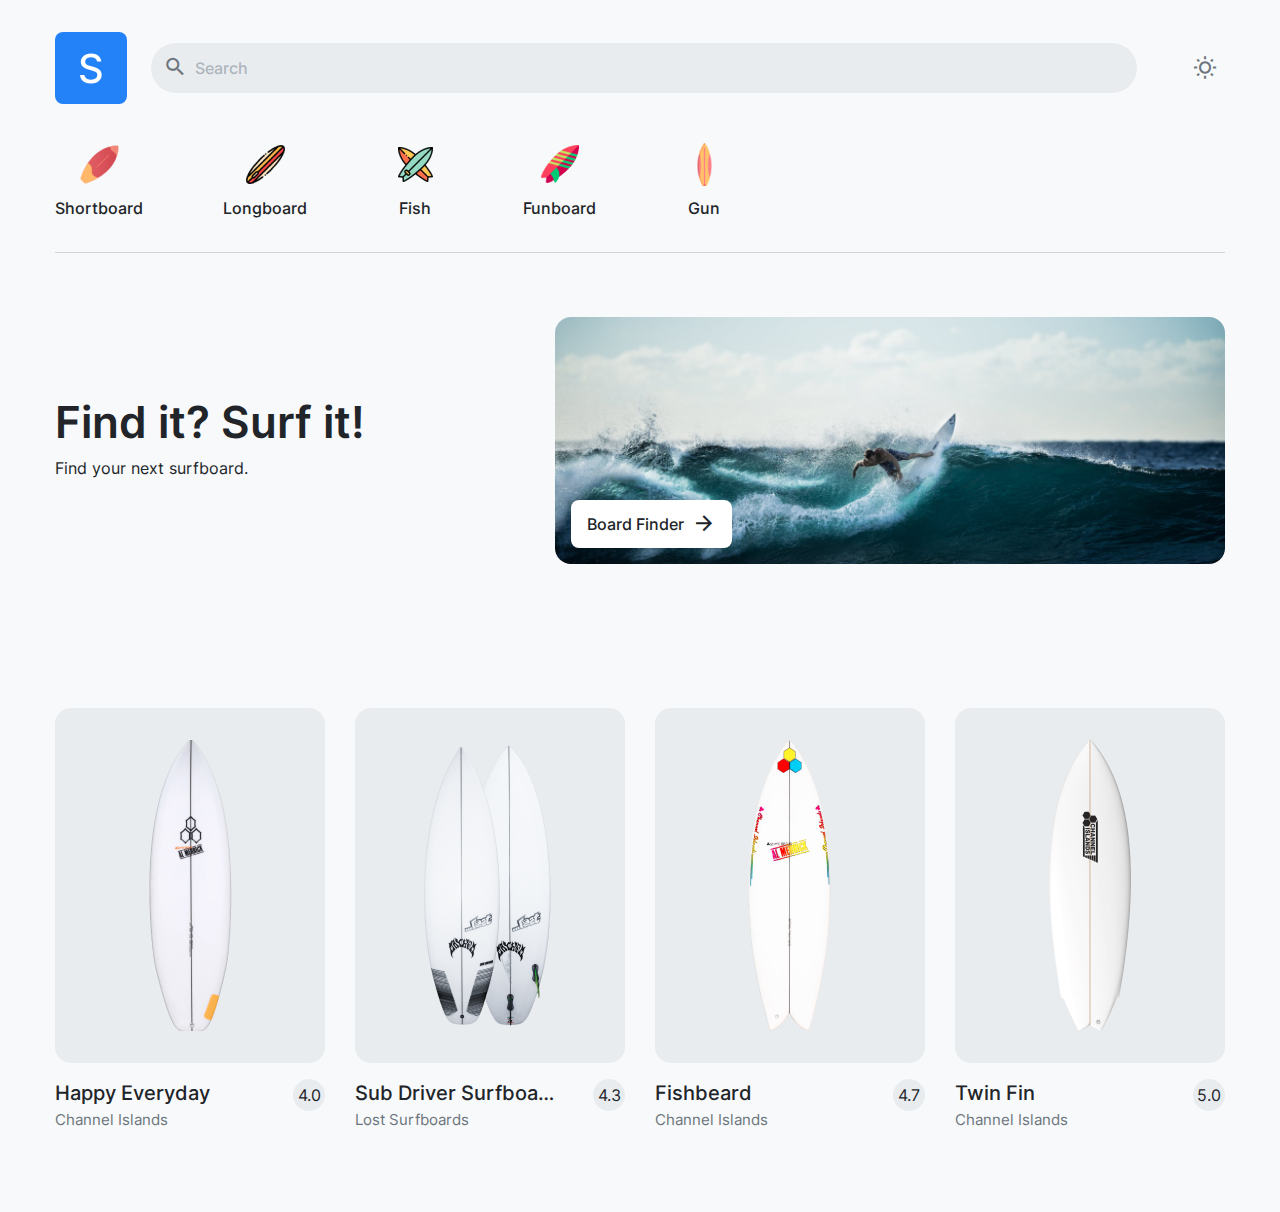
==== index.html @ 2e095a58 "finished UI(html/css) for index.html" ====
<!DOCTYPE html>
<html lang="en">
<head>
    <meta charset="UTF-8">
    <meta name="viewport" content="width=device-width, initial-scale=1.0">
    <title>Surfboards | Search</title>

    <link rel="stylesheet" href="css/style.css">
</head>
<body>
    <header>
        <div class="container">
            <nav class="nav">
                <a class="nav-logo" href="/index.html">
                    <img class="logo" src="/assets/images/logo.svg" alt="Surfboards home">
                </a>
                <div class="nav-tools">
                    <form class="search-bar" action="#" role="search">
                        <button class="search-btn">
                            <span class="icon-search icon-md"></span>
                        </button>
                        <label for="search-input" hidden>Search</label>
                        <input id="search-input" type="text" autocomplete="off" placeholder="Search">
                    </form>
                    <button class="btn-icon">
                        <span class="icon-light-mode icon-md"></span>
                    </button>
                </div>
            </nav>
        </div>
    </header>
    <main>
        <section id="categories">
            <div class="container">
                <ul class="category-list">
                    <li>
                        <a class="category-ref" href="#">
                            <div class="category">
                                <div class="category-icon-wrapper">
                                    <img src="/assets/images/shortboard.png" alt="" aria-hidden="true">
                                </div>
                                <span class="category-label">Shortboard</span>
                            </div>
                        </a>
                    </li>
                    <li>
                        <a class="category-ref" href="#">
                            <div class="category">
                                <div class="category-icon-wrapper">
                                    <img src="/assets/images/longboard.png" alt="" aria-hidden="true">
                                </div>
                                <span class="category-label">Longboard</span>
                            </div>
                        </a>
                    </li>
                    <li>
                        <a class="category-ref" href="#">
                            <div class="category">
                                <div class="category-icon-wrapper">
                                    <img src="/assets/images/fish.png" alt="" aria-hidden="true">
                                </div>
                                <span class="category-label">Fish</span>
                            </div>
                        </a>
                    </li>
                    <li>
                        <a class="category-ref" href="#">
                            <div class="category">
                                <div class="category-icon-wrapper">
                                    <img src="/assets/images/funboard.png" alt="" aria-hidden="true">
                                </div>
                                <span class="category-label">Funboard</span>
                            </div>
                        </a>
                    </li>
                    <li class="category">
                        <a class="category-ref" href="#">
                            <div class="category">
                                <div class="category-icon-wrapper">
                                    <img src="/assets/images/gun.png" alt="" aria-hidden="true">
                                </div>
                                <span class="category-label">Gun</span>
                            </div>
                        </a>
                    </li>
                </ul>
            </div>
        </section>
        <section class="u-pb-64">
            <div class="container">
                <div class="row u-space-btwn u-align-center">
                    <div class="col-4">
                        <h1 class="h1 u-m-b12">Find it? Surf it!</h1>
                        <p>Find your next surfboard.</p>
                    </div>
                    <div class="col-7">
                        <div class="card-img">
                            <img src="/assets/images/board-finder-img.jpg" alt="">
                            <a href="#" class="btn is-neutral">
                                <span>Board Finder</span>
                                <span class="icon-arrow-right icon-md"></span>
                            </a>
                        </div>
                    </div>
                </div>
            </div>
        </section>
        <section id="gallery">
        <div class="container">
            <ul id="gallery-items" class="grid-4-col">
                <li>
                    <a href="#">
                        <article class="gallery-item">
                            <div class="gallery-item-thumbnail">
                                <img src="/assets/images/happy-everday.png"
                                     alt="Happy Everyday">
                            </div>
                            <div class="gallery-item-text">
                                <div>
                                    <h3 class="gallery-item-title">Happy Everyday</h3>
                                    <span class="gallery-item-meta">Channel Islands</span>
                                </div>
                                <span class="reviews">4.0</span>
                            </div>
                        </article>
                    </a>
                </li>
                <li>
                    <a href="#">
                        <article class="gallery-item">
                            <div class="gallery-item-thumbnail">
                                <img src="/assets/images/sub-driver.png"
                                     alt="Sub Driver">
                            </div>
                            <div class="gallery-item-text">
                                <div>
                                    <h3 class="gallery-item-title">Sub Driver Surfboard 5'7" Brand New</h3>
                                    <span class="gallery-item-meta">Lost Surfboards</span>
                                </div>
                                <span class="reviews">4.3</span>
                            </div>
                        </article>
                    </a>
                </li>
                <li>
                    <a href="#">
                        <article class="gallery-item">
                            <div class="gallery-item-thumbnail">
                                <img src="/assets/images/fishbeard.png"
                                     alt="Fishbeard">
                            </div>
                            <div class="gallery-item-text">
                                <div>
                                    <h3 class="gallery-item-title">Fishbeard</h3>
                                    <span class="gallery-item-meta">Channel Islands</span>
                                </div>
                                <span class="reviews">4.7</span>
                            </div>
                        </article>
                    </a>
                </li>
                <li>
                    <a href="#">
                        <article class="gallery-item">
                            <div class="gallery-item-thumbnail">
                                <img src="/assets/images/twin-fin.png"
                                     alt="Twin Fin">
                            </div>
                            <div class="gallery-item-text">
                                <div>
                                    <h3 class="gallery-item-title">Twin Fin</h3>
                                    <span class="gallery-item-meta">Channel Islands</span>
                                </div>
                                <span class="reviews">5.0</span>
                            </div>
                        </article>
                    </a>
                </li>
            </ul>
        </div>
        </section>
    </main>
    
</body>
</html>
---- css/style.css ----
@charset "UTF-8";
/*! normalize.css v8.0.1 | MIT License | github.com/necolas/normalize.css */
/* Document
   ========================================================================== */
/**
 * 1. Correct the line height in all browsers.
 * 2. Prevent adjustments of font size after orientation changes in iOS.
 */
html {
  line-height: 1.15; /* 1 */
  -webkit-text-size-adjust: 100%; /* 2 */
}

/* Sections
   ========================================================================== */
/**
 * Remove the margin in all browsers.
 */
body {
  margin: 0;
}

/**
 * Render the `main` element consistently in IE.
 */
main {
  display: block;
}

/**
 * Correct the font size and margin on `h1` elements within `section` and
 * `article` contexts in Chrome, Firefox, and Safari.
 */
/* Grouping content
   ========================================================================== */
/**
 * 1. Add the correct box sizing in Firefox.
 * 2. Show the overflow in Edge and IE.
 */
hr {
  box-sizing: content-box; /* 1 */
  height: 0; /* 1 */
  overflow: visible; /* 2 */
}

/**
 * 1. Correct the inheritance and scaling of font size in all browsers.
 * 2. Correct the odd `em` font sizing in all browsers.
 */
pre {
  font-family: monospace, monospace; /* 1 */
  font-size: 1em; /* 2 */
}

/* Text-level semantics
   ========================================================================== */
/**
 * Remove the gray background on active links in IE 10.
 */
a {
  background-color: transparent;
}

/**
 * 1. Remove the bottom border in Chrome 57-
 * 2. Add the correct text decoration in Chrome, Edge, IE, Opera, and Safari.
 */
abbr[title] {
  border-bottom: none; /* 1 */
  text-decoration: underline; /* 2 */
  -webkit-text-decoration: underline dotted;
          text-decoration: underline dotted; /* 2 */
}

/**
 * Add the correct font weight in Chrome, Edge, and Safari.
 */
b,
strong {
  font-weight: bolder;
}

/**
 * 1. Correct the inheritance and scaling of font size in all browsers.
 * 2. Correct the odd `em` font sizing in all browsers.
 */
code,
kbd,
samp {
  font-family: monospace, monospace; /* 1 */
  font-size: 1em; /* 2 */
}

/**
 * Add the correct font size in all browsers.
 */
small {
  font-size: 80%;
}

/**
 * Prevent `sub` and `sup` elements from affecting the line height in
 * all browsers.
 */
sub,
sup {
  font-size: 75%;
  line-height: 0;
  position: relative;
  vertical-align: baseline;
}

sub {
  bottom: -0.25em;
}

sup {
  top: -0.5em;
}

/* Embedded content
   ========================================================================== */
/**
 * Remove the border on images inside links in IE 10.
 */
img {
  border-style: none;
}

/* Forms
   ========================================================================== */
/**
 * 1. Change the font styles in all browsers.
 * 2. Remove the margin in Firefox and Safari.
 */
button,
input,
optgroup,
select,
textarea {
  font-family: inherit; /* 1 */
  font-size: 100%; /* 1 */
  line-height: 1.15; /* 1 */
  margin: 0; /* 2 */
}

/**
 * Show the overflow in IE.
 * 1. Show the overflow in Edge.
 */
button,
input { /* 1 */
  overflow: visible;
}

/**
 * Remove the inheritance of text transform in Edge, Firefox, and IE.
 * 1. Remove the inheritance of text transform in Firefox.
 */
button,
select { /* 1 */
  text-transform: none;
}

/**
 * Correct the inability to style clickable types in iOS and Safari.
 */
button,
[type=button],
[type=reset],
[type=submit] {
  -webkit-appearance: button;
  -moz-appearance: button;
       appearance: button;
}

/**
 * Remove the inner border and padding in Firefox.
 */
button::-moz-focus-inner,
[type=button]::-moz-focus-inner,
[type=reset]::-moz-focus-inner,
[type=submit]::-moz-focus-inner {
  border-style: none;
  padding: 0;
}

/**
 * Restore the focus styles unset by the previous rule.
 */
button:-moz-focusring,
[type=button]:-moz-focusring,
[type=reset]:-moz-focusring,
[type=submit]:-moz-focusring {
  outline: 1px dotted ButtonText;
}

/**
 * Correct the padding in Firefox.
 */
fieldset {
  padding: 0.35em 0.75em 0.625em;
}

/**
 * 1. Correct the text wrapping in Edge and IE.
 * 2. Correct the color inheritance from `fieldset` elements in IE.
 * 3. Remove the padding so developers are not caught out when they zero out
 *    `fieldset` elements in all browsers.
 */
legend {
  box-sizing: border-box; /* 1 */
  color: inherit; /* 2 */
  display: table; /* 1 */
  max-width: 100%; /* 1 */
  padding: 0; /* 3 */
  white-space: normal; /* 1 */
}

/**
 * Add the correct vertical alignment in Chrome, Firefox, and Opera.
 */
progress {
  vertical-align: baseline;
}

/**
 * Remove the default vertical scrollbar in IE 10+.
 */
textarea {
  overflow: auto;
}

/**
 * 1. Add the correct box sizing in IE 10.
 * 2. Remove the padding in IE 10.
 */
[type=checkbox],
[type=radio] {
  box-sizing: border-box; /* 1 */
  padding: 0; /* 2 */
}

/**
 * Correct the cursor style of increment and decrement buttons in Chrome.
 */
[type=number]::-webkit-inner-spin-button,
[type=number]::-webkit-outer-spin-button {
  height: auto;
}

/**
 * 1. Correct the odd appearance in Chrome and Safari.
 * 2. Correct the outline style in Safari.
 */
[type=search] {
  -webkit-appearance: textfield; /* 1 */
  -moz-appearance: textfield;
       appearance: textfield; /* 1 */
  outline-offset: -2px; /* 2 */
}

/**
 * Remove the inner padding in Chrome and Safari on macOS.
 */
[type=search]::-webkit-search-decoration {
  -webkit-appearance: none;
  appearance: none;
}

/**
 * 1. Correct the inability to style clickable types in iOS and Safari.
 * 2. Change font properties to `inherit` in Safari.
 */
::-webkit-file-upload-button {
  -webkit-appearance: button; /* 1 */
  appearance: button; /* 1 */
  font: inherit; /* 2 */
}

/* Interactive
   ========================================================================== */
/*
 * Add the correct display in Edge, IE 10+, and Firefox.
 */
details {
  display: block;
}

/*
 * Add the correct display in all browsers.
 */
summary {
  display: list-item;
}

/* Misc
   ========================================================================== */
/**
 * Add the correct display in IE 10+.
 */
template {
  display: none;
}

/**
 * Add the correct display in IE 10.
 */
[hidden] {
  display: none;
}

/***
    The new CSS reset - version 1.8.4 (last updated 14.2.2023)
    GitHub page: https://github.com/elad2412/the-new-css-reset
***/
/*
    Remove all the styles of the "User-Agent-Stylesheet", except for the 'display' property
    - The "symbol *" part is to solve Firefox SVG sprite bug
 */
*:where(:not(html, iframe, canvas, img, svg, video, audio):not(svg *, symbol *)) {
  all: unset;
  display: revert;
}

/* Preferred box-sizing value */
*,
*::before,
*::after {
  box-sizing: border-box;
}

/* Reapply the pointer cursor for anchor tags */
a, button {
  cursor: revert;
}

/* Remove list styles (bullets/numbers) */
ol, ul, menu {
  list-style: none;
}

/* For images to not be able to exceed their container */
img {
  max-inline-size: 100%;
  max-block-size: 100%;
}

/* removes spacing between cells in tables */
table {
  border-collapse: collapse;
}

/* Safari - solving issue when using user-select:none on the <body> text input doesn't working */
input, textarea {
  -webkit-user-select: auto;
  -moz-user-select: auto;
       user-select: auto;
}

/* revert the 'white-space' property for textarea elements on Safari */
textarea {
  white-space: revert;
}

/* minimum style to allow to style meter element */
meter {
  -webkit-appearance: revert;
  -moz-appearance: revert;
       appearance: revert;
}

/* preformatted text - use only for this feature */
:where(pre) {
  all: revert;
}

/* reset default text opacity of input placeholder */
::-moz-placeholder {
  color: unset;
}
::placeholder {
  color: unset;
}

/* remove default dot (•) sign */
::marker {
  content: initial;
}

/* fix the feature of 'hidden' attribute.
   display:revert; revert to element instead of attribute */
:where([hidden]) {
  display: none;
}

/* revert for bug in Chromium browsers
   - fix for the content editable attribute will work properly.
   - webkit-user-select: auto; added for Safari in case of using user-select:none on wrapper element*/
:where([contenteditable]:not([contenteditable=false])) {
  -moz-user-modify: read-write;
  -webkit-user-modify: read-write;
  overflow-wrap: break-word;
  -webkit-line-break: after-white-space;
  line-break: after-white-space;
  -webkit-user-select: auto;
  -moz-user-select: auto;
       user-select: auto;
}

/* apply back the draggable feature - exist only in Chromium and Safari */
:where([draggable=true]) {
  -webkit-user-drag: element;
}

/* Revert Modal native behavior */
:where(dialog:modal) {
  all: revert;
}

/* Primary Font */
@font-face {
  font-family: "Inter";
  src: url("/assets/fonts/Inter-VariableFont_slnt,wght.ttf");
  font-weight: 400;
}
@font-face {
  font-family: "Inter";
  src: url("/assets/fonts/Inter-VariableFont_slnt,wght.ttf");
  font-weight: 500;
}
@font-face {
  font-family: "Inter";
  src: url("/assets/fonts/Inter-VariableFont_slnt,wght.ttf");
  font-weight: 600;
}
body {
  font-family: "Inter", sans-serif;
  font-size: 1rem;
  line-height: 1.5;
  color: #212529;
  background-color: #F8F9FA;
}

h1 {
  font-size: 2.75rem;
  line-height: 1;
  font-weight: 700;
}

:root {
  --container-max-width: 100%;
  --grid-gutter: 1.875rem; /* 30px */
  --border-radius-sm: 0.5rem;
  --border-radius-md: 1rem;
  --border-radius-round: 100vw;
  /*  540px  */
  /*  720px  */
  /*  960px  */
  /*  1120px */
}

@media only screen and (min-width: 567px) and (max-width: 767.99px) {
  :root {
    --container-max-width: 33.75rem;
  }
}
@media only screen and (min-width: 768px) and (max-width: 991.99px) {
  :root {
    --container-max-width: 45rem;
  }
}
@media only screen and (min-width: 992px) and (max-width: 1168.99px) {
  :root {
    --container-max-width: 60rem;
  }
}
@media only screen and (min-width: 1170px) {
  :root {
    --container-max-width: 75rem;
  }
}
header {
  padding-block: 2rem;
}

input {
  inline-size: 100%;
  padding-block: 1rem;
}

input::-moz-placeholder {
  font-size: 1rem;
  font-weight: 500;
  color: #ADB5BD;
}

input::placeholder {
  font-size: 1rem;
  font-weight: 500;
  color: #ADB5BD;
}

button {
  cursor: pointer;
}

img {
  aspect-ratio: attr(width)/attr(height);
  max-inline-size: 100%;
  display: block;
}

@font-face {
  font-family: "icomoon";
  src: url("/assets/vendors/icomoon/fonts/icomoon.eot?ty9o3i");
  src: url("/assets/vendors/icomoon/fonts/icomoon.eot?ty9o3i#iefix") format("embedded-opentype"), url("/assets/vendors/icomoon/fonts/icomoon.ttf?ty9o3i") format("truetype"), url("/assets/vendors/icomoon/fonts/icomoon.woff?ty9o3i") format("woff"), url("/assets/vendors/icomoon/fonts/icomoon.svg?ty9o3i#icomoon") format("svg");
  font-weight: normal;
  font-style: normal;
  font-display: block;
}
[class^=icon-], [class*=" icon-"] {
  /* use !important to prevent issues with browser extensions that change fonts */
  font-family: "icomoon" !important;
  speak: never;
  font-style: normal;
  font-weight: normal;
  font-variant: normal;
  text-transform: none;
  line-height: 1;
  /* Better Font Rendering =========== */
  -webkit-font-smoothing: antialiased;
  -moz-osx-font-smoothing: grayscale;
}

.icon-dark-mode:before {
  content: "\e900";
  color: inherit;
}

.icon-light-mode:before {
  content: "\e901";
  color: inherit;
}

.icon-search:before {
  content: "\e902";
  color: inherit;
}

.icon-arrow-right:before {
  content: "\e903";
  color: inherit;
}

.icon-md {
  font-size: 1.5rem;
}

.row {
  display: flex;
  margin-inline: calc(var(--grid-gutter) * -0.5);
}

.row > * {
  flex-shrink: 0;
  inline-size: 100%;
  max-inline-size: 100%;
  padding-inline: calc(var(--grid-gutter) * 0.5);
}

.col-4 {
  inline-size: 33.3333333333%;
}

.col-7 {
  inline-size: 58.3333333333%;
}

.container {
  inline-size: var(--container-max-width);
  padding-inline: calc(var(--grid-gutter) * 0.5);
  margin-inline: auto;
}

#gallery {
  padding-block: 5rem;
}

.grid-4-col {
  display: grid;
  grid-template-columns: repeat(auto-fill, minmax(263px, 1fr));
  gap: var(--grid-gutter);
}

.nav-logo {
  flex-shrink: 0;
}

.nav {
  display: flex;
  gap: 1.5rem;
}

.nav-tools {
  display: flex;
  gap: 3rem;
  align-items: center;
  flex-grow: 1;
  max-inline-size: 100%;
}

.search-bar {
  background-color: #E9ECEF;
  border-radius: var(--border-radius-round);
  display: flex;
  align-items: center;
  gap: 0.5rem;
  padding-inline: 0.75rem;
  inline-size: 100%;
}

.search-btn {
  color: #6C757D;
}

.search-btn:where(:is(:hover, :focus-visible)) {
  color: #212529;
}

.category-list {
  display: flex;
  flex-wrap: wrap;
  gap: 5rem;
  padding-block-end: 2rem;
  border-block-end: 1px solid #CED4DA;
}

.category {
  display: flex;
  flex-direction: column;
  align-items: center;
  gap: 0.25rem;
}

.category-label {
  font-weight: 500;
}

.category-icon-wrapper {
  position: relative;
  display: flex;
  justify-content: center;
  align-items: center;
  inline-size: 3.5rem;
  block-size: 3.5rem;
}

.category-icon-wrapper::before {
  content: "";
  position: absolute;
  display: block;
  inset: 0;
  background-color: #DEE2E6;
  z-index: -1;
  border-radius: var(--border-radius-round);
  display: none;
}

.category-ref:where(:is(:hover, :focus-visible)) .category-icon-wrapper::before {
  display: block;
}

.reviews {
  display: inline-flex;
  position: relative;
  inline-size: 2rem;
  block-size: 2rem;
  border-radius: var(--border-radius-round);
  background-color: #E9ECEF;
  z-index: -1;
  justify-content: center;
  align-items: center;
}

.gallery-item {
  cursor: pointer;
}

.gallery-item:hover .gallery-item-thumbnail,
a:focus-visible .gallery-item-thumbnail {
  outline: 2px solid #212529;
}

.gallery-item-thumbnail {
  margin-block-end: 1rem;
  background-color: #E9ECEF;
  border-radius: var(--border-radius-md);
  display: grid;
  place-content: center;
  padding: 2rem;
  max-height: 355px;
  height: 100%;
}

.gallery-item-text {
  display: flex;
  justify-content: space-between;
  align-items: flex-start;
  gap: 2rem;
}

.gallery-item-text > .reviews {
  flex-shrink: 0;
}

.gallery-item-text > div {
  white-space: nowrap;
  overflow: hidden;
  text-overflow: ellipsis;
}

.gallery-item-title {
  font-size: 1.25rem;
  line-height: 1.4;
  font-weight: 500;
  text-overflow: ellipsis;
  overflow: hidden;
}

.gallery-item:hover .gallery-item-title,
a:focus-visible .gallery-item-title {
  color: #2382F7;
}

.gallery-item-meta {
  font-size: 0.9375rem;
  line-height: 1.6;
  color: #6C757D;
}

.btn-icon {
  display: flex;
  justify-content: center;
  align-items: center;
  padding: 0.5rem;
  border-radius: var(--border-radius-sm);
  color: #6C757D;
}

.btn-icon:where(:is(:hover, :focus-visible)) {
  background-color: #E9ECEF;
  color: #212529;
}

.btn {
  display: inline-flex;
  font-weight: 500;
  gap: 0.5rem;
  border-radius: var(--border-radius-sm);
  padding: 0.75rem 1rem;
}

.btn.is-neutral {
  background-color: #fff;
}

.card {
  background-image: var(--p-card-bg-image);
  background-repeat: no-repeat;
  background-size: cover;
  background-position: center center;
  padding: 1.5rem;
  border-radius: 1rem;
}

.card-img {
  --p-card-padding: 1rem;
  position: relative;
}

.card-img > img {
  inline-size: 100%;
  -o-object-fit: cover;
     object-fit: cover;
  border-radius: var(--border-radius-md);
}

.card-img > :not(img) {
  position: absolute;
  left: var(--p-card-padding);
  bottom: var(--p-card-padding);
}

.u-pb-64 {
  padding-block: 4rem !important;
}

.u-m-b12 {
  margin-block-end: 0.75rem !important;
}

.u-flex {
  display: flex !important;
}

.u-space-btwn {
  justify-content: space-between !important;
}

.u-align-center {
  align-items: center !important;
}/*# sourceMappingURL=style.css.map */
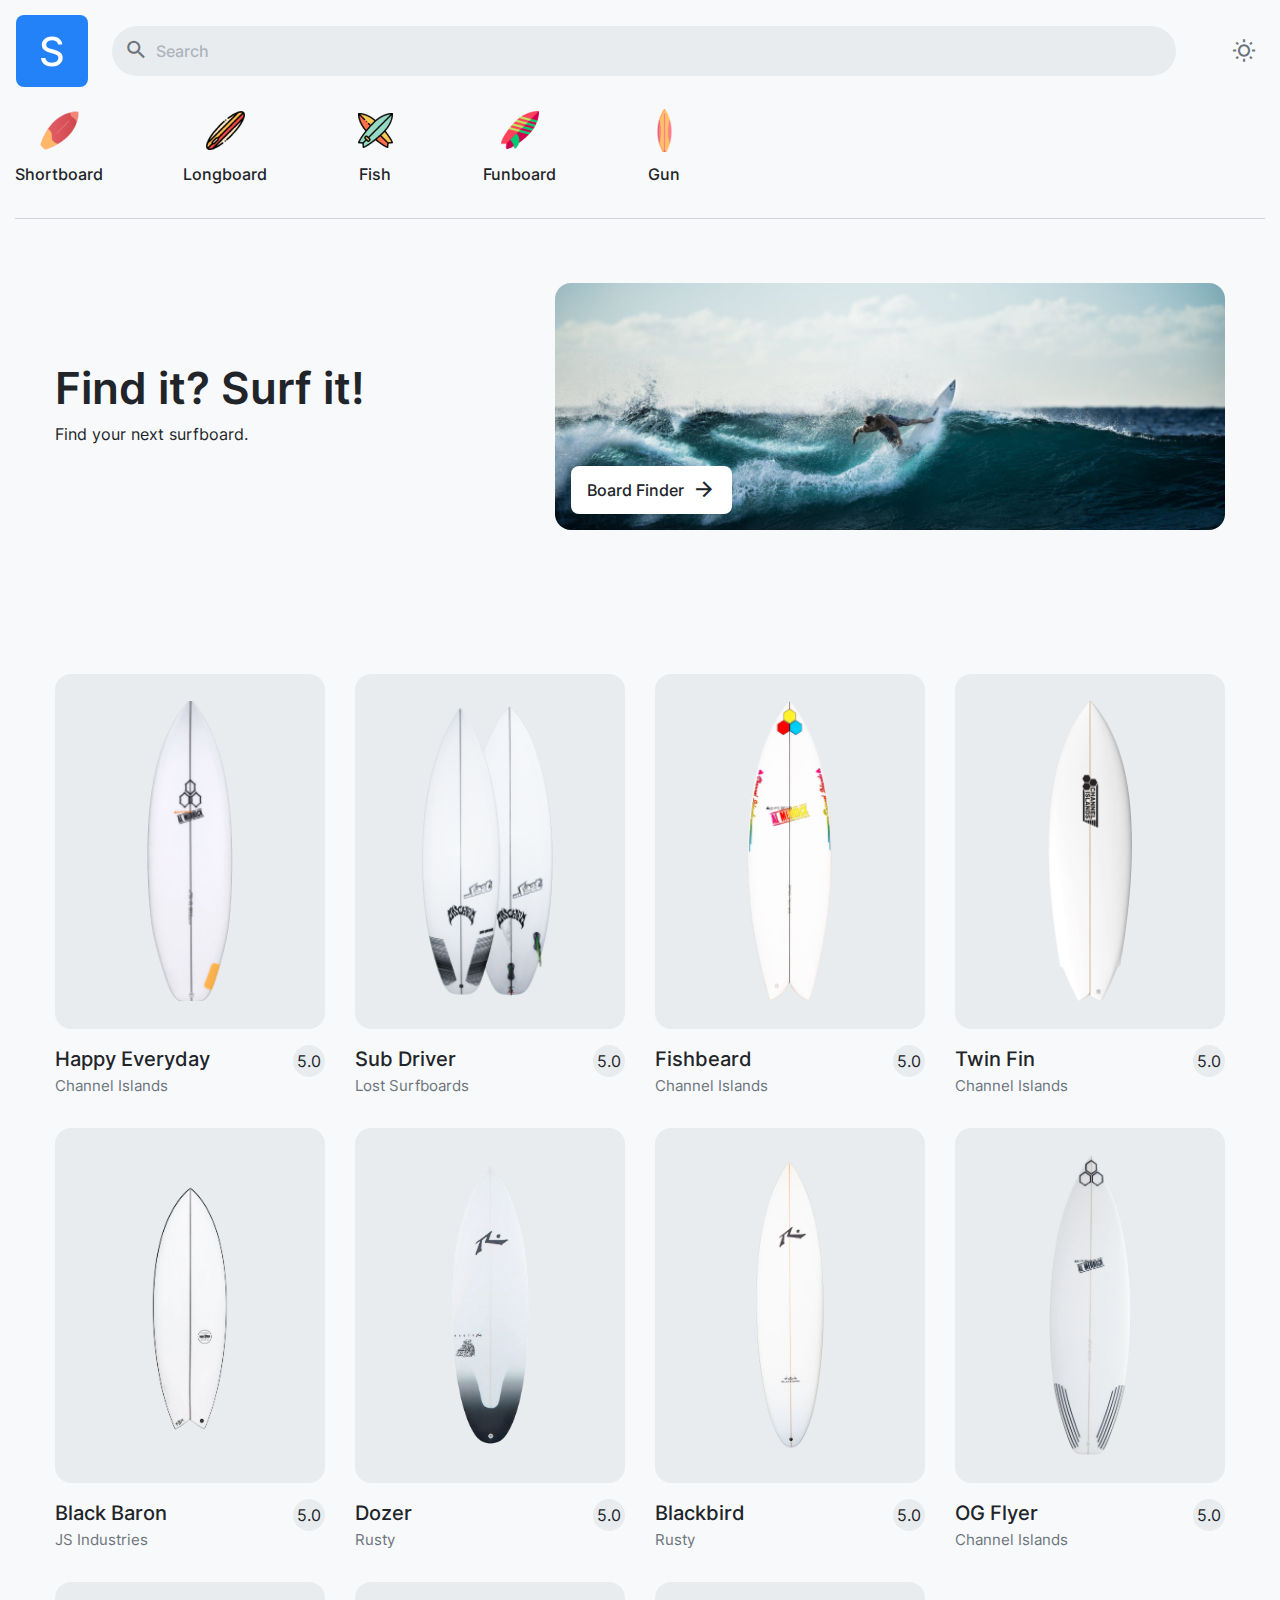
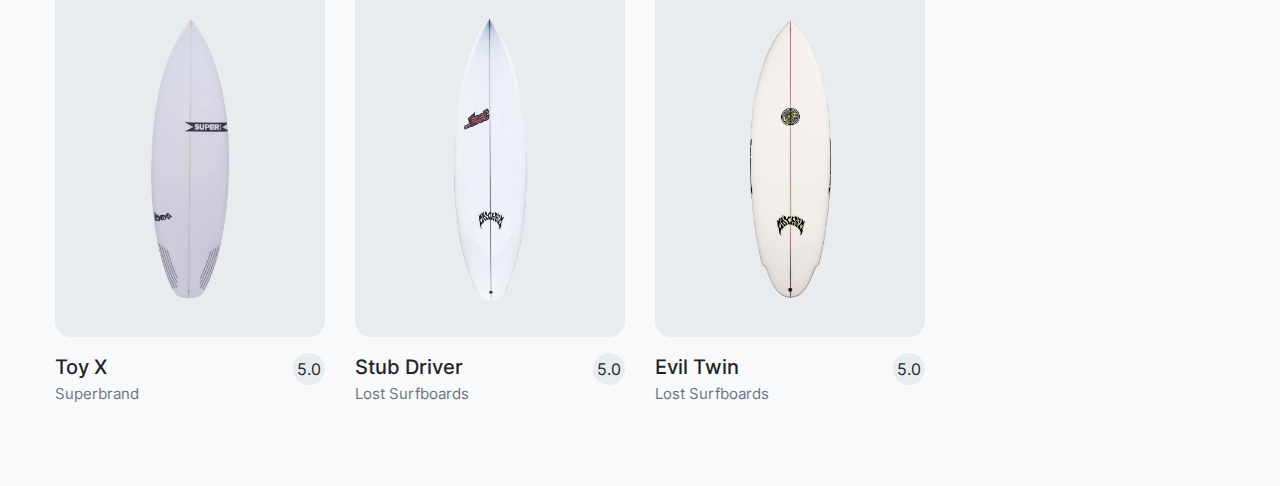
==== commit b3419803: "basic search bar feature complete" ====
--- a/index.html
+++ b/index.html
@@ -8,9 +8,8 @@
     <link rel="stylesheet" href="css/style.css">
 </head>
 <body>
-    <header>
-        <div class="container">
-            <nav class="nav">
+    <header id="main-header" data-scroll>
+        <nav class="nav">
                 <a class="nav-logo" href="/index.html">
                     <img class="logo" src="/assets/images/logo.svg" alt="Surfboards home">
                 </a>
@@ -26,13 +25,11 @@
                         <span class="icon-light-mode icon-md"></span>
                     </button>
                 </div>
-            </nav>
-        </div>
+        </nav>
     </header>
     <main>
-        <section id="categories">
-            <div class="container">
-                <ul class="category-list">
+        <section id="categories" class="u-pi-15">
+            <ul class="category-list">
                     <li>
                         <a class="category-ref" href="#">
                             <div class="category">
@@ -83,9 +80,9 @@
                             </div>
                         </a>
                     </li>
-                </ul>
-            </div>
+            </ul>
         </section>
+        
         <section class="u-pb-64">
             <div class="container">
                 <div class="row u-space-btwn u-align-center">
@@ -105,80 +102,38 @@
                 </div>
             </div>
         </section>
+
         <section id="gallery">
-        <div class="container">
-            <ul id="gallery-items" class="grid-4-col">
-                <li>
-                    <a href="#">
-                        <article class="gallery-item">
-                            <div class="gallery-item-thumbnail">
-                                <img src="/assets/images/happy-everday.png"
-                                     alt="Happy Everyday">
-                            </div>
-                            <div class="gallery-item-text">
-                                <div>
-                                    <h3 class="gallery-item-title">Happy Everyday</h3>
-                                    <span class="gallery-item-meta">Channel Islands</span>
+            <div class="container">
+                <ul id="gallery-items" class="grid-4-col" data-gallery-items>
+                
+                    
+                </ul>
+                <template data-gallery-item-template>
+                    <li>
+                        <a href="#">
+                            <article class="gallery-item">
+                                <div class="gallery-item-thumbnail">
+                                    <img class="gallery-item-img"
+                                         src="" 
+                                         alt=""
+                                         data-gallery-item-img>
                                 </div>
-                                <span class="reviews">4.0</span>
-                            </div>
-                        </article>
-                    </a>
-                </li>
-                <li>
-                    <a href="#">
-                        <article class="gallery-item">
-                            <div class="gallery-item-thumbnail">
-                                <img src="/assets/images/sub-driver.png"
-                                     alt="Sub Driver">
-                            </div>
-                            <div class="gallery-item-text">
-                                <div>
-                                    <h3 class="gallery-item-title">Sub Driver Surfboard 5'7" Brand New</h3>
-                                    <span class="gallery-item-meta">Lost Surfboards</span>
+                                <div class="gallery-item-text">
+                                    <div>
+                                        <h3 class="gallery-item-title" data-gallery-item-title></h3>
+                                        <span class="gallery-item-meta" data-gallery-item-meta></span>
+                                    </div>
+                                    <span class="reviews" data-reviews></span>
                                 </div>
-                                <span class="reviews">4.3</span>
-                            </div>
-                        </article>
-                    </a>
-                </li>
-                <li>
-                    <a href="#">
-                        <article class="gallery-item">
-                            <div class="gallery-item-thumbnail">
-                                <img src="/assets/images/fishbeard.png"
-                                     alt="Fishbeard">
-                            </div>
-                            <div class="gallery-item-text">
-                                <div>
-                                    <h3 class="gallery-item-title">Fishbeard</h3>
-                                    <span class="gallery-item-meta">Channel Islands</span>
-                                </div>
-                                <span class="reviews">4.7</span>
-                            </div>
-                        </article>
-                    </a>
-                </li>
-                <li>
-                    <a href="#">
-                        <article class="gallery-item">
-                            <div class="gallery-item-thumbnail">
-                                <img src="/assets/images/twin-fin.png"
-                                     alt="Twin Fin">
-                            </div>
-                            <div class="gallery-item-text">
-                                <div>
-                                    <h3 class="gallery-item-title">Twin Fin</h3>
-                                    <span class="gallery-item-meta">Channel Islands</span>
-                                </div>
-                                <span class="reviews">5.0</span>
-                            </div>
-                        </article>
-                    </a>
-                </li>
-            </ul>
-        </div>
+                            </article>
+                        </a>
+                    </li>
+                </template>
+            </div>
         </section>
+
+        <script src="js/index.js"></script>
     </main>
     
 </body>
--- a/css/style.css
+++ b/css/style.css
@@ -480,10 +480,6 @@
     --container-max-width: 75rem;
   }
 }
-header {
-  padding-block: 2rem;
-}
-
 input {
   inline-size: 100%;
   padding-block: 1rem;
@@ -593,6 +589,20 @@
   gap: var(--grid-gutter);
 }
 
+#main-header {
+  background-color: #F8F9FA;
+  z-index: 1;
+  position: sticky;
+  top: 0;
+}
+
+#main-header[data-scroll=true] {
+  --p-header-box-shadow: hsla(210, 11%, 15%, 0.1);
+  box-shadow: 1px 2px 4px 0px var(--p-header-box-shadow);
+  -webkit-box-shadow: 1px 2px 4px 0px var(--p-header-box-shadow);
+  -moz-box-shadow: 1px 2px 4px 0px var(--p-header-box-shadow);
+}
+
 .nav-logo {
   flex-shrink: 0;
 }
@@ -600,6 +610,7 @@
 .nav {
   display: flex;
   gap: 1.5rem;
+  padding: 0.9375rem 1rem;
 }
 
 .nav-tools {
@@ -703,6 +714,12 @@
   height: 100%;
 }
 
+.gallery-item-img {
+  block-size: 300px;
+  -o-object-fit: cover;
+     object-fit: cover;
+}
+
 .gallery-item-text {
   display: flex;
   justify-content: space-between;
@@ -792,6 +809,10 @@
   bottom: var(--p-card-padding);
 }
 
+.u-pb-16 {
+  padding-block: 1rem !important;
+}
+
 .u-pb-64 {
   padding-block: 4rem !important;
 }
@@ -800,6 +821,10 @@
   margin-block-end: 0.75rem !important;
 }
 
+.u-pi-15 {
+  margin-inline: 0.9375rem !important;
+}
+
 .u-flex {
   display: flex !important;
 }
@@ -810,4 +835,8 @@
 
 .u-align-center {
   align-items: center !important;
+}
+
+.u-hidden {
+  display: none !important;
 }/*# sourceMappingURL=style.css.map */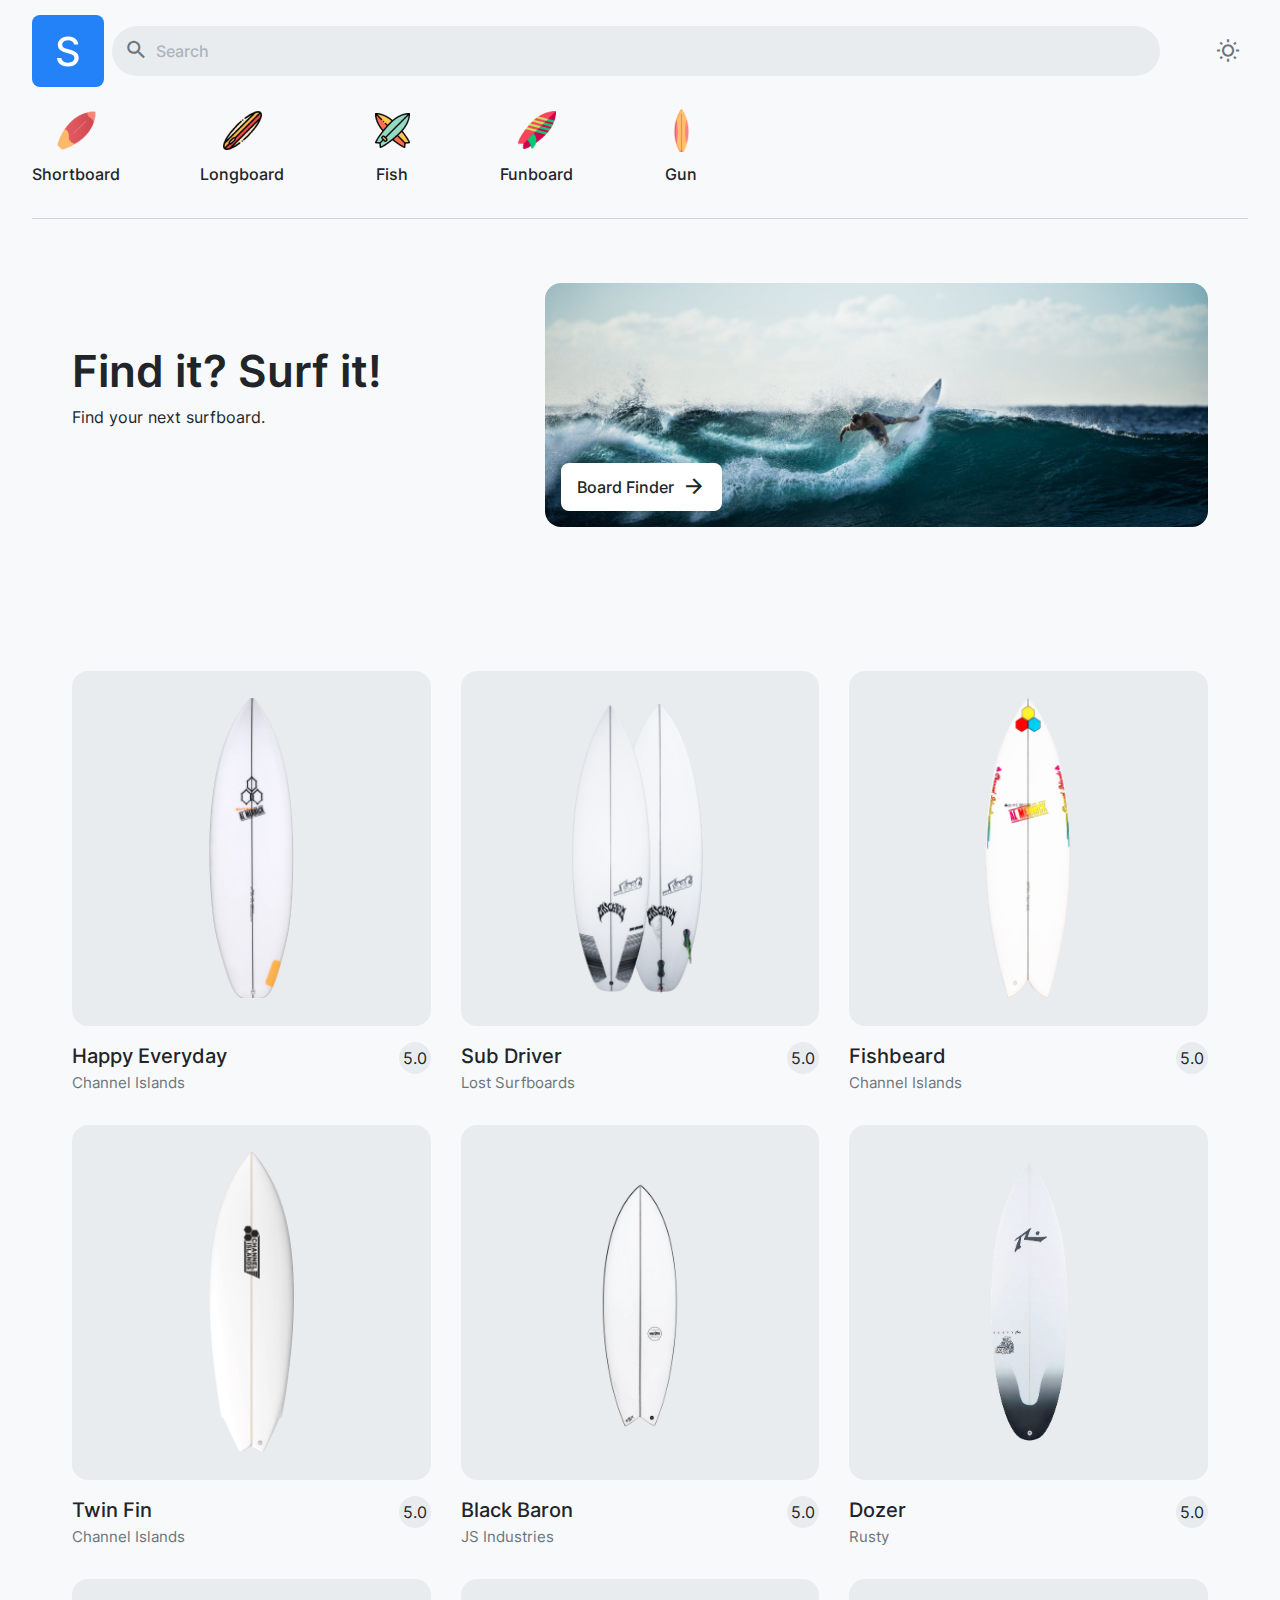
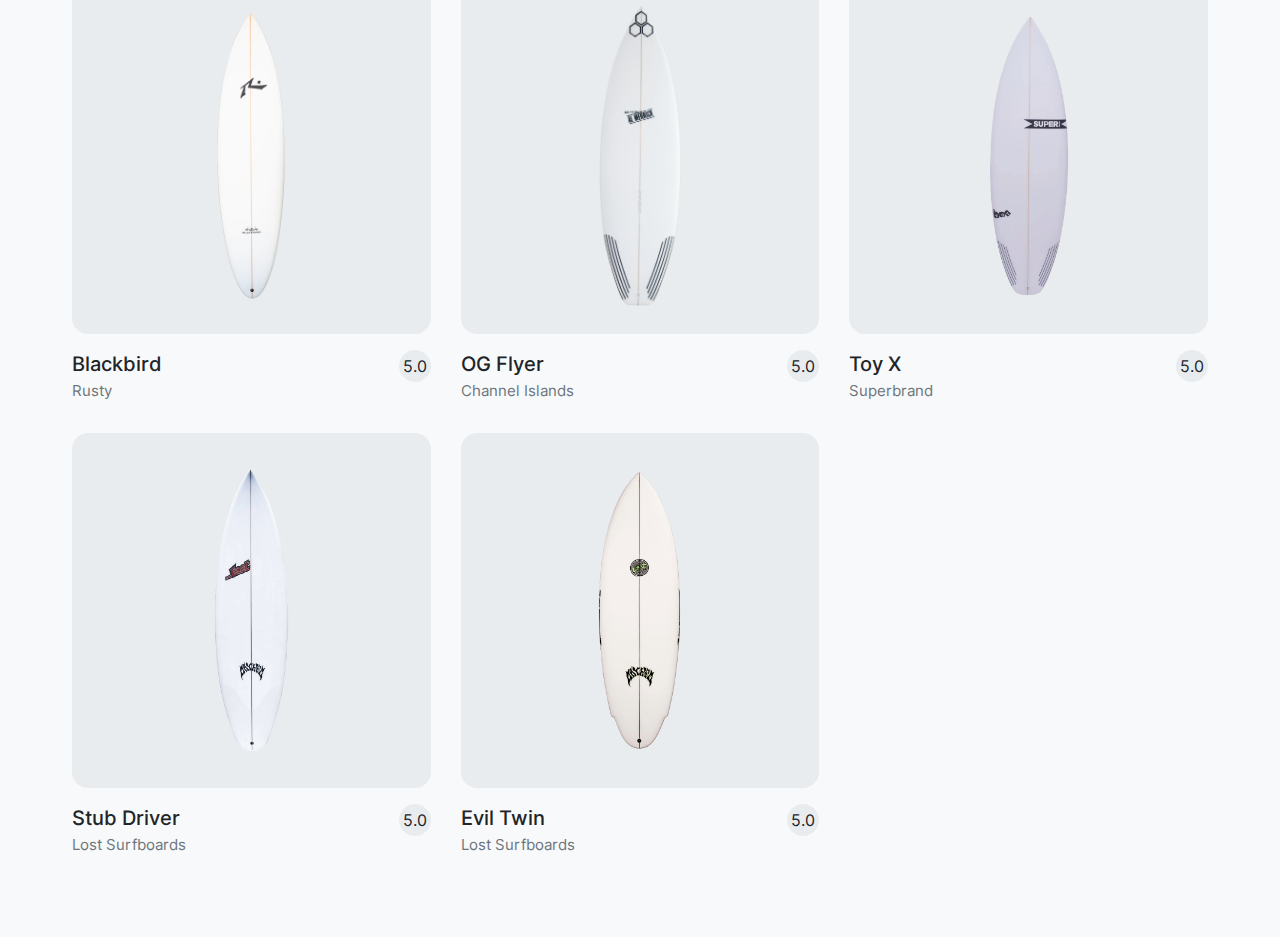
==== commit d31af53b: "fixed overflow on mobile screens" ====
--- a/index.html
+++ b/index.html
@@ -28,7 +28,7 @@
         </nav>
     </header>
     <main>
-        <section id="categories" class="u-pi-15">
+        <section id="categories">
             <ul class="category-list">
                     <li>
                         <a class="category-ref" href="#">
@@ -86,11 +86,11 @@
         <section class="u-pb-64">
             <div class="container">
                 <div class="row u-space-btwn u-align-center">
-                    <div class="col-4">
+                    <div class="col-4-md u-m-b32-xs">
                         <h1 class="h1 u-m-b12">Find it? Surf it!</h1>
                         <p>Find your next surfboard.</p>
                     </div>
-                    <div class="col-7">
+                    <div class="col-7-md">
                         <div class="card-img">
                             <img src="/assets/images/board-finder-img.jpg" alt="">
                             <a href="#" class="btn is-neutral">
--- a/css/style.css
+++ b/css/style.css
@@ -553,42 +553,32 @@
   font-size: 1.5rem;
 }
 
-.row {
-  display: flex;
-  margin-inline: calc(var(--grid-gutter) * -0.5);
-}
-
-.row > * {
-  flex-shrink: 0;
-  inline-size: 100%;
-  max-inline-size: 100%;
-  padding-inline: calc(var(--grid-gutter) * 0.5);
-}
-
-.col-4 {
-  inline-size: 33.3333333333%;
-}
-
-.col-7 {
-  inline-size: 58.3333333333%;
-}
-
 .container {
-  inline-size: var(--container-max-width);
-  padding-inline: calc(var(--grid-gutter) * 0.5);
+  max-inline-size: var(--container-max-width);
   margin-inline: auto;
 }
 
+@media only screen and (max-width: 566.99px) {
+  .container {
+    padding-inline: 0.9375rem;
+  }
+}
+@media only screen and (min-width: 567px) {
+  .container {
+    padding-inline: 2rem;
+  }
+}
 #gallery {
   padding-block: 5rem;
 }
 
-.grid-4-col {
-  display: grid;
-  grid-template-columns: repeat(auto-fill, minmax(263px, 1fr));
-  gap: var(--grid-gutter);
-}
-
+@media only screen and (min-width: 567px) {
+  .grid-4-col {
+    display: grid;
+    grid-template-columns: repeat(auto-fill, minmax(263px, 1fr));
+    gap: var(--grid-gutter);
+  }
+}
 #main-header {
   background-color: #F8F9FA;
   z-index: 1;
@@ -603,16 +593,24 @@
   -moz-box-shadow: 1px 2px 4px 0px var(--p-header-box-shadow);
 }
 
-.nav-logo {
-  flex-shrink: 0;
-}
-
 .nav {
   display: flex;
   gap: 1.5rem;
-  padding: 0.9375rem 1rem;
-}
-
+  padding-block: 0.9375rem;
+}
+
+@media only screen and (max-width: 566.99px) {
+  .nav {
+    padding-inline: 0.9375rem;
+    gap: 0.75rem;
+  }
+}
+@media only screen and (min-width: 567px) {
+  .nav {
+    padding-inline: 2rem;
+    gap: 0.5rem;
+  }
+}
 .nav-tools {
   display: flex;
   gap: 3rem;
@@ -621,6 +619,16 @@
   max-inline-size: 100%;
 }
 
+@media only screen and (max-width: 566.99px) {
+  .nav-tools {
+    gap: 0.5rem;
+  }
+}
+@media only screen and (min-width: 567px) {
+  .nav-tools {
+    gap: 3rem;
+  }
+}
 .search-bar {
   background-color: #E9ECEF;
   border-radius: var(--border-radius-round);
@@ -639,9 +647,19 @@
   color: #212529;
 }
 
+@media only screen and (max-width: 566.99px) {
+  #categories {
+    padding-inline: 0.9375rem;
+  }
+}
+@media only screen and (min-width: 567px) {
+  #categories {
+    padding-inline: 2rem;
+  }
+}
 .category-list {
   display: flex;
-  flex-wrap: wrap;
+  overflow: hidden;
   gap: 5rem;
   padding-block-end: 2rem;
   border-block-end: 1px solid #CED4DA;
@@ -682,6 +700,25 @@
   display: block;
 }
 
+.row {
+  display: flex;
+  flex-wrap: wrap;
+}
+
+.row > * {
+  flex-shrink: 0;
+  inline-size: 100%;
+  max-inline-size: 100%;
+}
+
+@media only screen and (min-width: 768px) {
+  .col-4-md {
+    inline-size: 33.3333333333%;
+  }
+  .col-7-md {
+    inline-size: 58.3333333333%;
+  }
+}
 .reviews {
   display: inline-flex;
   position: relative;
@@ -801,6 +838,7 @@
   -o-object-fit: cover;
      object-fit: cover;
   border-radius: var(--border-radius-md);
+  min-block-size: 180px;
 }
 
 .card-img > :not(img) {
@@ -821,8 +859,12 @@
   margin-block-end: 0.75rem !important;
 }
 
-.u-pi-15 {
-  margin-inline: 0.9375rem !important;
+.u-pi-32 {
+  margin-inline: 2rem !important;
+}
+
+.u-m-b32-xs {
+  margin-block-end: 2rem !important;
 }
 
 .u-flex {
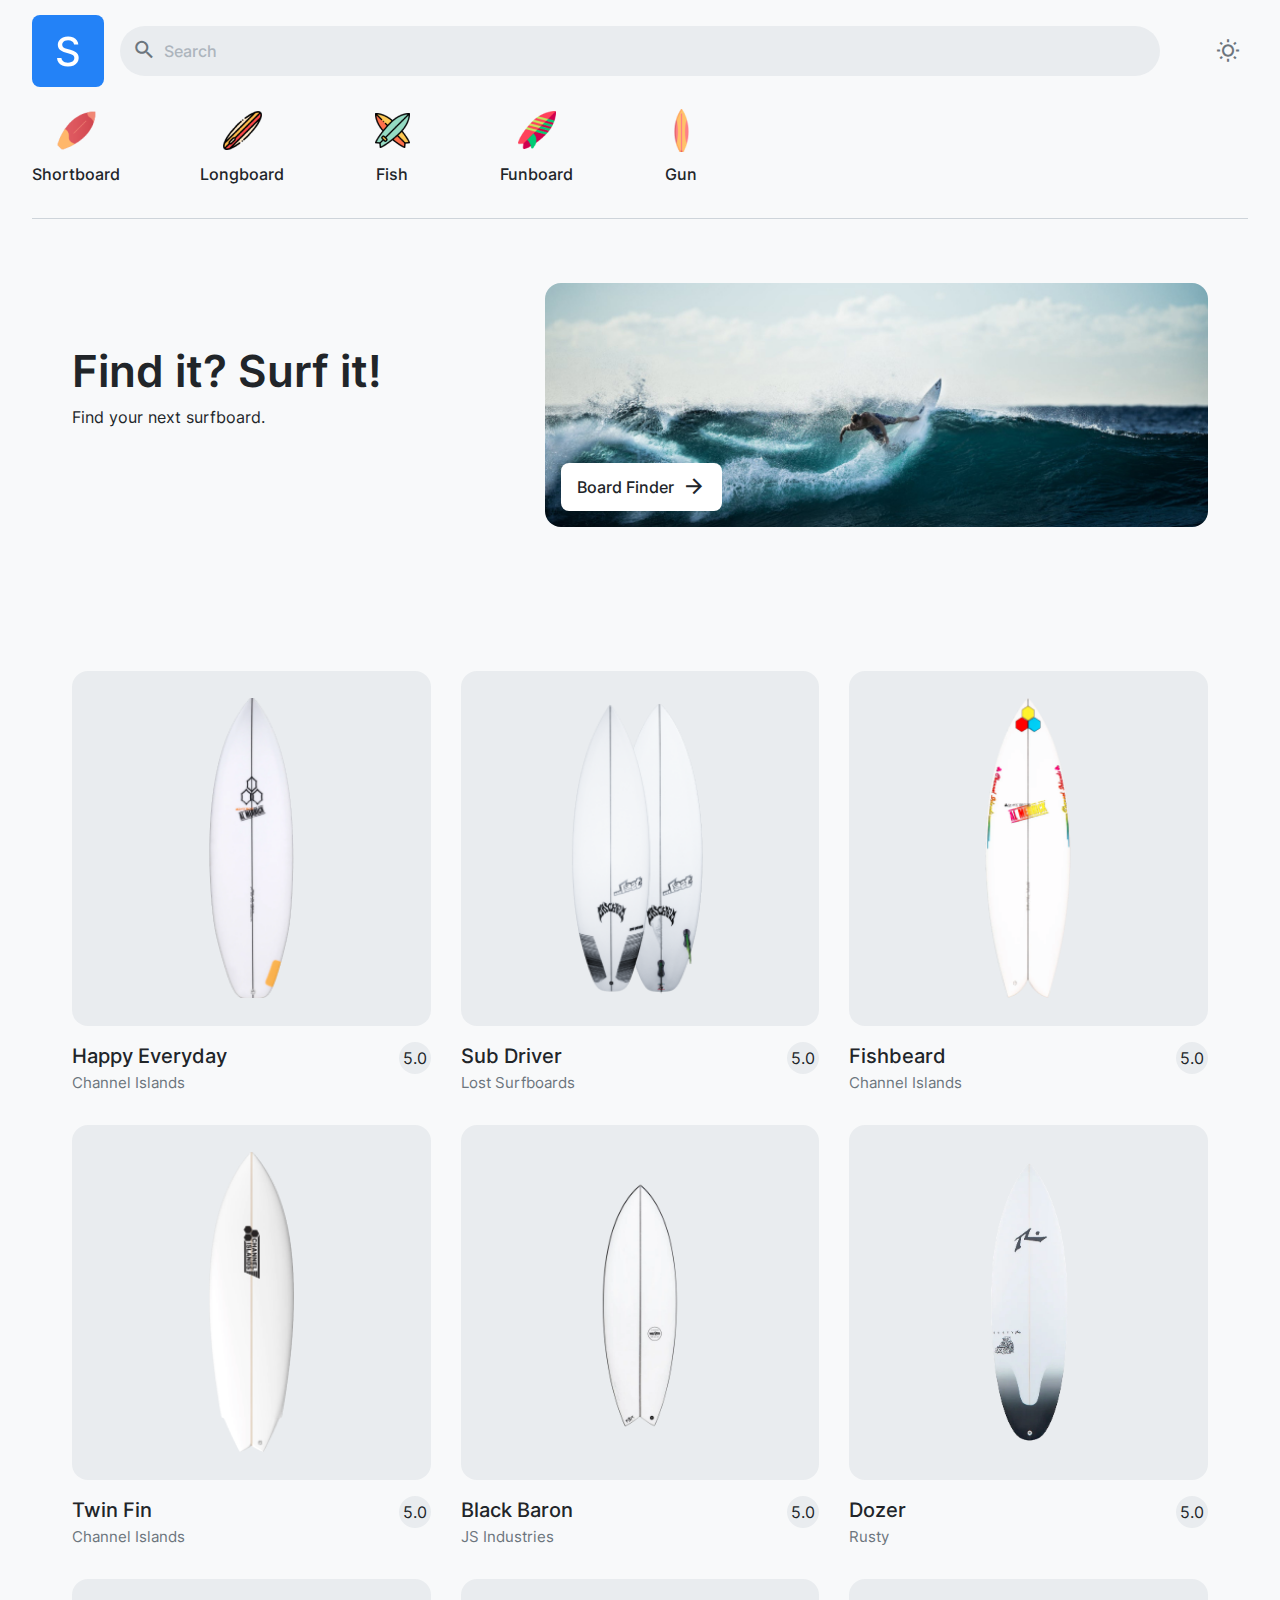
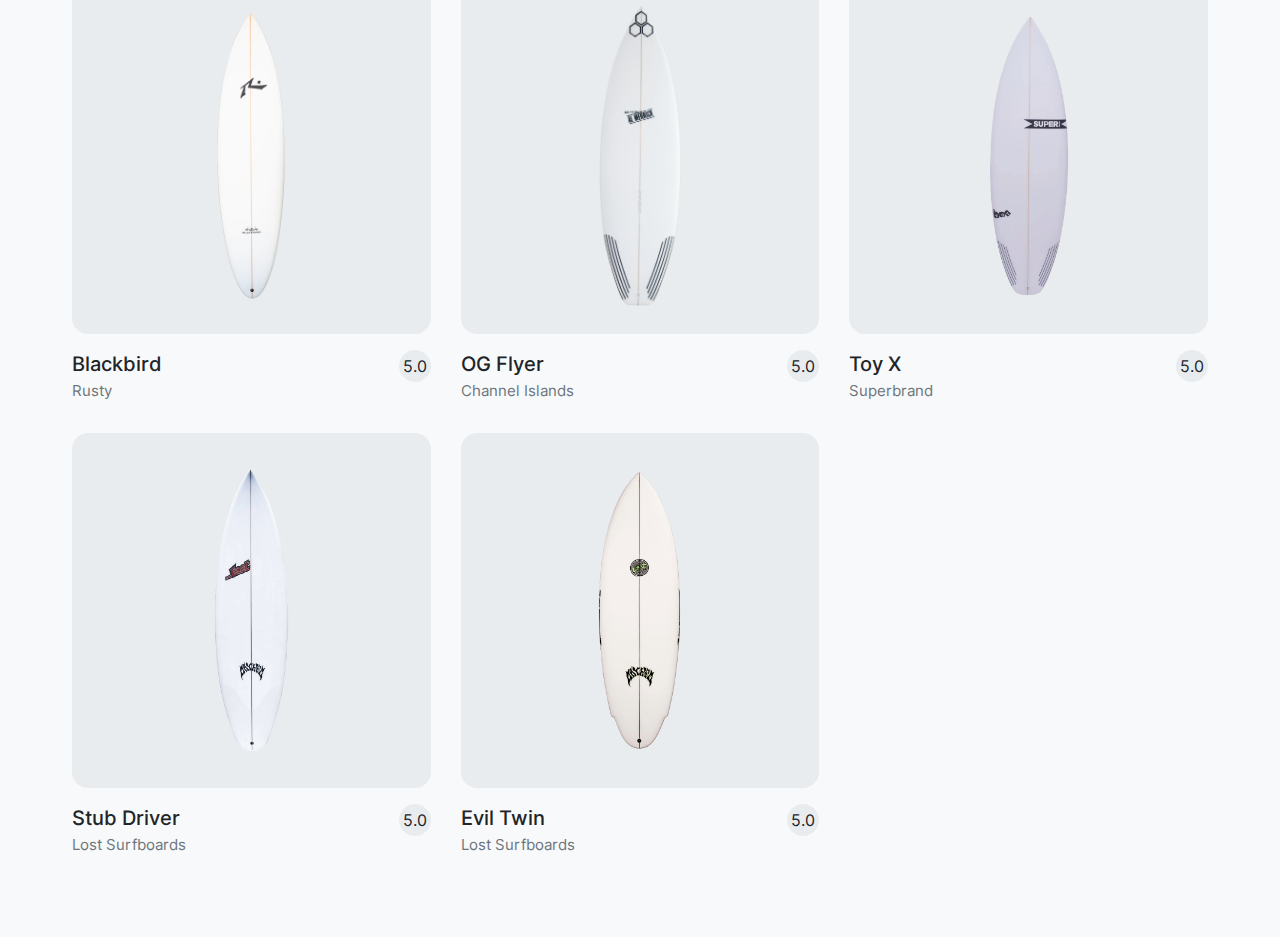
==== commit 866530ef: "built UI for results.html" ====
--- a/index.html
+++ b/index.html
@@ -1,88 +1,96 @@
 <!DOCTYPE html>
 <html lang="en">
+
 <head>
     <meta charset="UTF-8">
     <meta name="viewport" content="width=device-width, initial-scale=1.0">
     <title>Surfboards | Search</title>
 
-    <link rel="stylesheet" href="css/style.css">
+    <link rel="stylesheet" href="/css/style.css">
 </head>
+
 <body>
     <header id="main-header" data-scroll>
         <nav class="nav">
+            <div class="nav-top">
                 <a class="nav-logo" href="/index.html">
                     <img class="logo" src="/assets/images/logo.svg" alt="Surfboards home">
                 </a>
                 <div class="nav-tools">
-                    <form class="search-bar" action="#" role="search">
-                        <button class="search-btn">
+                    <form class="search-bar" role="search">
+                        <button class="search-btn" type="submit">
                             <span class="icon-search icon-md"></span>
                         </button>
-                        <label for="search-input" hidden>Search</label>
-                        <input id="search-input" type="text" autocomplete="off" placeholder="Search">
+                        <input id="search-input"
+                               name="searchInput" 
+                               type="text"         
+                               autocomplete="off" 
+                               aria-label="search"
+                               placeholder="Search">
                     </form>
                     <button class="btn-icon">
                         <span class="icon-light-mode icon-md"></span>
                     </button>
                 </div>
+            </div>
         </nav>
     </header>
     <main>
         <section id="categories">
             <ul class="category-list">
-                    <li>
-                        <a class="category-ref" href="#">
-                            <div class="category">
-                                <div class="category-icon-wrapper">
-                                    <img src="/assets/images/shortboard.png" alt="" aria-hidden="true">
-                                </div>
-                                <span class="category-label">Shortboard</span>
+                <li>
+                    <a class="category-ref" href="#">
+                        <div class="category">
+                            <div class="category-icon-wrapper">
+                                <img src="/assets/images/shortboard.png" alt="" aria-hidden="true">
                             </div>
-                        </a>
-                    </li>
-                    <li>
-                        <a class="category-ref" href="#">
-                            <div class="category">
-                                <div class="category-icon-wrapper">
-                                    <img src="/assets/images/longboard.png" alt="" aria-hidden="true">
-                                </div>
-                                <span class="category-label">Longboard</span>
+                            <span class="category-label">Shortboard</span>
+                        </div>
+                    </a>
+                </li>
+                <li>
+                    <a class="category-ref" href="#">
+                        <div class="category">
+                            <div class="category-icon-wrapper">
+                                <img src="/assets/images/longboard.png" alt="" aria-hidden="true">
                             </div>
-                        </a>
-                    </li>
-                    <li>
-                        <a class="category-ref" href="#">
-                            <div class="category">
-                                <div class="category-icon-wrapper">
-                                    <img src="/assets/images/fish.png" alt="" aria-hidden="true">
-                                </div>
-                                <span class="category-label">Fish</span>
+                            <span class="category-label">Longboard</span>
+                        </div>
+                    </a>
+                </li>
+                <li>
+                    <a class="category-ref" href="#">
+                        <div class="category">
+                            <div class="category-icon-wrapper">
+                                <img src="/assets/images/fish.png" alt="" aria-hidden="true">
                             </div>
-                        </a>
-                    </li>
-                    <li>
-                        <a class="category-ref" href="#">
-                            <div class="category">
-                                <div class="category-icon-wrapper">
-                                    <img src="/assets/images/funboard.png" alt="" aria-hidden="true">
-                                </div>
-                                <span class="category-label">Funboard</span>
+                            <span class="category-label">Fish</span>
+                        </div>
+                    </a>
+                </li>
+                <li>
+                    <a class="category-ref" href="#">
+                        <div class="category">
+                            <div class="category-icon-wrapper">
+                                <img src="/assets/images/funboard.png" alt="" aria-hidden="true">
                             </div>
-                        </a>
-                    </li>
-                    <li class="category">
-                        <a class="category-ref" href="#">
-                            <div class="category">
-                                <div class="category-icon-wrapper">
-                                    <img src="/assets/images/gun.png" alt="" aria-hidden="true">
-                                </div>
-                                <span class="category-label">Gun</span>
+                            <span class="category-label">Funboard</span>
+                        </div>
+                    </a>
+                </li>
+                <li class="category">
+                    <a class="category-ref" href="#">
+                        <div class="category">
+                            <div class="category-icon-wrapper">
+                                <img src="/assets/images/gun.png" alt="" aria-hidden="true">
                             </div>
-                        </a>
-                    </li>
+                            <span class="category-label">Gun</span>
+                        </div>
+                    </a>
+                </li>
             </ul>
         </section>
-        
+
         <section class="u-pb-64">
             <div class="container">
                 <div class="row u-space-btwn u-align-center">
@@ -106,18 +114,15 @@
         <section id="gallery">
             <div class="container">
                 <ul id="gallery-items" class="grid-4-col" data-gallery-items>
-                
-                    
+
+
                 </ul>
                 <template data-gallery-item-template>
                     <li>
                         <a href="#">
                             <article class="gallery-item">
                                 <div class="gallery-item-thumbnail">
-                                    <img class="gallery-item-img"
-                                         src="" 
-                                         alt=""
-                                         data-gallery-item-img>
+                                    <img class="gallery-item-img" src="" alt="" data-gallery-item-img>
                                 </div>
                                 <div class="gallery-item-text">
                                     <div>
@@ -133,8 +138,9 @@
             </div>
         </section>
 
-        <script src="js/index.js"></script>
+        <script src="/js/index.js"></script>
     </main>
-    
+
 </body>
+
 </html>--- a/css/style.css
+++ b/css/style.css
@@ -448,6 +448,18 @@
   font-weight: 700;
 }
 
+.h2 {
+  font-size: 1.75rem;
+  line-height: 1.142857;
+  font-weight: 700;
+}
+
+.h3 {
+  font-size: 1.5rem;
+  line-height: 1.33333;
+  font-weight: 500;
+}
+
 :root {
   --container-max-width: 100%;
   --grid-gutter: 1.875rem; /* 30px */
@@ -549,6 +561,11 @@
   color: inherit;
 }
 
+.icon-chevron-down:before {
+  content: "\e904";
+  color: inherit;
+}
+
 .icon-md {
   font-size: 1.5rem;
 }
@@ -579,6 +596,36 @@
     gap: var(--grid-gutter);
   }
 }
+.main-results-grid {
+  display: grid;
+  grid-template-areas: "h h h h  h h h h  h h h h" "a a m m  m m m m  m m . ." "a a m m  m m m m  m m . .";
+}
+
+.main-results-grid #main-header {
+  grid-area: h;
+}
+
+.main-results-grid #main-aside {
+  grid-area: a;
+  padding-block-start: 5rem;
+  border-inline-end: 1px solid #CED4DA;
+}
+
+@media only screen and (max-width: 566.99px) {
+  .main-results-grid #main-aside {
+    padding-inline: 0.9375rem;
+  }
+}
+@media only screen and (min-width: 567px) {
+  .main-results-grid #main-aside {
+    padding-inline: 2rem;
+  }
+}
+.main-results-grid #main-content {
+  grid-area: m;
+  margin-inline: var(--grid-gutter);
+}
+
 #main-header {
   background-color: #F8F9FA;
   z-index: 1;
@@ -586,6 +633,16 @@
   top: 0;
 }
 
+@media only screen and (max-width: 566.99px) {
+  #main-header {
+    padding-inline: 0.9375rem;
+  }
+}
+@media only screen and (min-width: 567px) {
+  #main-header {
+    padding-inline: 2rem;
+  }
+}
 #main-header[data-scroll=true] {
   --p-header-box-shadow: hsla(210, 11%, 15%, 0.1);
   box-shadow: 1px 2px 4px 0px var(--p-header-box-shadow);
@@ -593,24 +650,52 @@
   -moz-box-shadow: 1px 2px 4px 0px var(--p-header-box-shadow);
 }
 
-.nav {
+.nav-top {
   display: flex;
   gap: 1.5rem;
   padding-block: 0.9375rem;
 }
 
 @media only screen and (max-width: 566.99px) {
-  .nav {
-    padding-inline: 0.9375rem;
-    gap: 0.75rem;
+  .nav-top {
+    gap: 0.5rem;
   }
 }
 @media only screen and (min-width: 567px) {
-  .nav {
-    padding-inline: 2rem;
-    gap: 0.5rem;
-  }
-}
+  .nav-top {
+    gap: 1rem;
+  }
+}
+.nav-bottom {
+  border-block-end: 6px solid #E9ECEF;
+}
+
+.nav-categories {
+  display: flex;
+  gap: 2.5rem;
+}
+
+.nav-category > a {
+  display: inline-block;
+  font-size: 1.125rem;
+  font-weight: 500;
+  padding-block: 1.5rem;
+  padding-inline: 0.5rem;
+  position: relative;
+}
+
+.nav-category > a.is-selected::after {
+  --p-element-height: 6px;
+  content: "";
+  display: block;
+  block-size: var(--p-element-height);
+  inline-size: 100%;
+  position: absolute;
+  background-color: #212529;
+  bottom: calc(var(--p-element-height) * -1);
+  left: 0;
+}
+
 .nav-tools {
   display: flex;
   gap: 3rem;
@@ -719,6 +804,22 @@
     inline-size: 58.3333333333%;
   }
 }
+#results-page-title {
+  margin-block-end: 1rem;
+}
+
+#results-page-results {
+  display: inline-block;
+  margin-block-end: 2.5rem;
+}
+
+.drop-item-btn {
+  display: flex;
+  inline-size: 100%;
+  justify-content: space-between;
+  align-items: center;
+}
+
 .reviews {
   display: inline-flex;
   position: relative;
